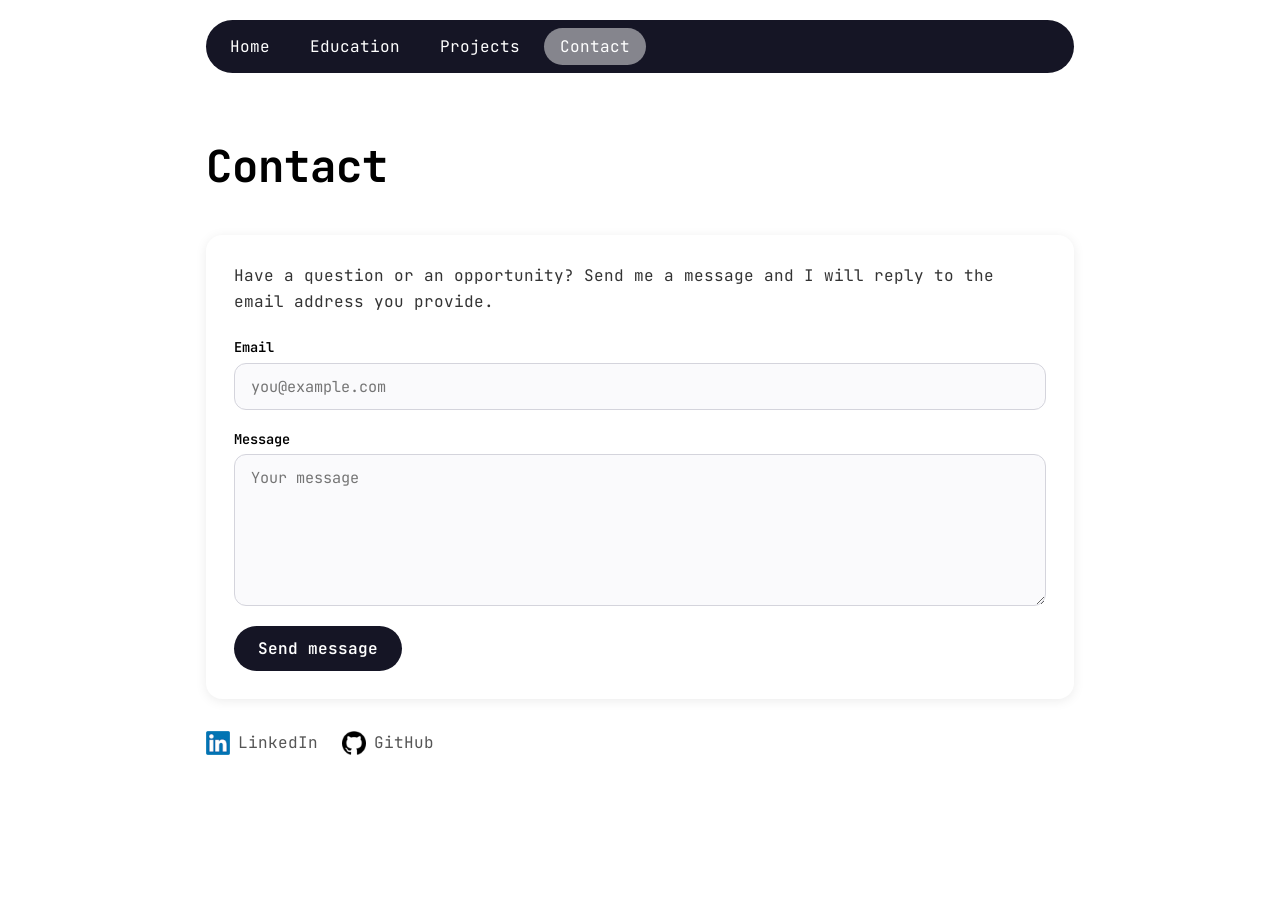
==== html/contact.html @ d84017a7 "Initial Commit" ====
<!DOCTYPE html>
<html lang="en">
    <head>
        <title>Contact - Thomas Kilian</title>
        <meta charset="utf-8">
        <meta name="viewport" content="width=device-width, initial-scale=1">
        <link href="../css/index.css" rel="stylesheet">
        <link href="../css/education.css" rel="stylesheet">
        <link href="../css/contact.css" rel="stylesheet">
        <script src="../js/contact.js" defer></script>

        <link rel="preconnect" href="https://fonts.googleapis.com">
        <link rel="preconnect" href="https://fonts.gstatic.com" crossorigin>
        <link href="https://fonts.googleapis.com/css2?family=JetBrains+Mono:ital,wght@0,100..800;1,100..800&display=swap"
              rel="stylesheet">
    </head>

    <body>
        <div class="hero">
            <div class="container">
                <nav id="header-pill">
                    <a class="option-pill other-pills" href="index.html">Home</a>
                    <a class="option-pill other-pills" href="education.html">Education</a>
                    <a class="option-pill other-pills" href="projects.html">Projects</a>
                    <a class="option-pill" id="main-pill" href="contact.html">Contact</a>
                </nav>
            </div>
        </div>

        <main class="container page">
            <h1 class="page-title">Contact</h1>

            <article class="card">
                <p class="card-text contact-intro">
                    Have a question or an opportunity? Send me a message and I will reply to the
                    email address you provide.
                </p>

                <form class="contact-form" action="https://formspree.io/f/xeagollg" method="POST">
                    <label class="form-field">
                        <span>Email</span>
                        <input type="email" name="email" placeholder="you@example.com" required>
                    </label>

                    <label class="form-field">
                        <span>Message</span>
                        <textarea name="message" rows="6" placeholder="Your message" required></textarea>
                    </label>

                    <button class="btn btn-primary form-submit" type="submit">Send message</button>
                    <p id="form-status" class="form-status" role="status"></p>
                </form>
            </article>

            <div class="contact-links">
                <a href="https://www.linkedin.com/in/thomas-edward-kilian/" target="_blank" rel="noopener">
                    <img class="icons" src="../images/linkedin-icon.png" alt="LinkedIn"> LinkedIn
                </a>
                <a href="https://github.com/ThomasK975" target="_blank" rel="noopener">
                    <img class="icons" src="../images/github-icon.png" alt="GitHub"> GitHub
                </a>
            </div>
        </main>
    </body>
</html>
---- css/index.css ----
html, body {
    margin: 0;
    padding: 0;
    height: 100%;
    font-family: JetBrains Mono, monospace;
}

.hero {
    display: flex;
    flex-direction: column;
    align-items: center;
    text-align: center;
    gap: 1rem;
}

.container {
    width: 100%;
    max-width: 56.25rem;
    margin: 0 auto;
    padding: 0 1rem;
    box-sizing: border-box;
}

#header-pill {
    background-color: #151525;
    margin-top: 1.25rem;
    padding: 0.5rem;
    border-radius: 999px;
    display: flex;
    align-items: center;
    gap: 0.5rem;
    color: white;
}

.option-pill {
    padding: 0.5rem 1rem;
    border-radius: 999px;
    color: inherit;
    text-decoration: none;
}

#main-pill {
    background-color: rgb(255 255 255 / 0.48);
}

#main-pill:hover {
    cursor: pointer;
}

.other-pills:hover {
    background-color: rgb(255 255 255 / 0.09);
    cursor: pointer;
}

#main-block {

}

#self-portrait {
    margin-top: 6rem;
    width: 12rem;
    border-radius: 999px;
    border: 4px solid #2563eb;
}

#name-text {
    font-size: clamp(2.25rem, 7vw, 4rem);
    margin: 1.5rem 0 0.5rem;
    font-weight: 700;
}

#subtitle {
    margin: 0;
    font-size: 1.1rem;
    color: #555;
}

#intro {
    max-width: 36rem;
    margin: 1.5rem auto 0;
    line-height: 1.6;
    color: #333;
}

#hero-buttons {
    display: flex;
    flex-wrap: wrap;
    justify-content: center;
    gap: 1rem;
    margin-top: 2rem;
}

.btn {
    padding: 0.75rem 1.5rem;
    border-radius: 999px;
    text-decoration: none;
    font-weight: 600;
    transition: background-color 0.2s ease, transform 0.2s ease;
}

.btn:hover {
    transform: translateY(-2px);
}

.btn-primary {
    background-color: #151525;
    color: white;
}

.btn-primary:hover {
    background-color: #2a2a40;
}


.highlight {
    color: #3b82f6;
}

#other-links {
    margin-top: 10rem;
    color: #555555;
    gap: 0;
}

#other-links {

}

.icons {
    width: 1.5rem;
    margin: 0;
}

.icons:hover {
    cursor: pointer;
}

.splitters {
    font-size: 2rem;
    font-weight: 100;
    margin-left: -0.8rem;
}

#github-icon {
    margin-left: -0.8rem;
}

#other-links a {
    text-decoration: none;
}
#header-pill {
    flex-wrap: wrap;
    justify-content: center;
}

@media (min-width: 40em) {
    #header-pill {
        justify-content: flex-start;
    }
}

@media (max-width: 40em) {
    #header-pill {
        border-radius: 1.5rem;
    }
}
---- css/education.css ----
.page {
    padding-top: 4rem;
    padding-bottom: 4rem;
}

.page-title {
    font-size: clamp(2rem, 5vw, 2.75rem);
    margin: 0 0 2.5rem;
}

.card {
    padding: 1.75rem;
    margin-bottom: 2rem;
    border-radius: 1rem;
    background: white;
    box-shadow: 0 2px 12px rgb(0 0 0 / 0.08);
}

.card-header {
    display: flex;
    flex-wrap: wrap;
    align-items: center;
    justify-content: space-between;
    gap: 1rem;
}

.card-title {
    margin: 0;
    font-size: 1.5rem;
}

.card-subtitle {
    margin: 0.5rem 0 0;
    font-weight: 600;
}

.card-meta {
    margin: 0.25rem 0 0;
    font-size: 0.9rem;
    color: #555;
}

.card-text {
    margin: 1.25rem 0 0;
    line-height: 1.6;
    color: #333;
}

.card-list {
    margin: 0.5rem 0 0;
    padding-left: 1.25rem;
    line-height: 1.8;
    color: #333;
}

.badge {
    padding: 0.25rem 0.75rem;
    border-radius: 999px;
    font-size: 0.8rem;
    color: #2563eb;
    background: rgb(37 99 235 / 0.1);
}

.award {
    display: flex;
    flex-wrap: wrap;
    align-items: center;
    gap: 0.75rem;
    margin-top: 1.25rem;
    padding: 0.75rem 1rem;
    border-left: 3px solid #2563eb;
    border-radius: 0.5rem;
    background: rgb(37 99 235 / 0.06);
}

.award-label {
    font-size: 0.75rem;
    font-weight: 700;
    text-transform: uppercase;
    letter-spacing: 0.05em;
    color: #2563eb;
}

.modules-heading {
    margin: 1.75rem 0 0;
    font-size: 1.1rem;
}

.modules-year {
    margin: 1rem 0 0.5rem;
    font-size: 0.8rem;
    font-weight: 700;
    text-transform: uppercase;
    letter-spacing: 0.05em;
    color: #555;
}

.module-list {
    display: flex;
    flex-wrap: wrap;
    gap: 0.5rem;
    margin: 0;
    padding: 0;
    list-style: none;
}

.module-list li {
    padding: 0.4rem 0.85rem;
    border-radius: 999px;
    font-size: 0.85rem;
    background: #f1f1f5;
    color: #151525;
}
---- css/contact.css ----
.contact-intro {
    margin-top: 0;
}

.contact-form {
    display: flex;
    flex-direction: column;
    gap: 1.25rem;
    margin-top: 1.5rem;
}

.form-row {
    display: flex;
    flex-wrap: wrap;
    gap: 1.25rem;
}

.form-row .form-field {
    flex: 1 1 14rem;
}

.form-field {
    display: flex;
    flex-direction: column;
    gap: 0.4rem;
    font-size: 0.85rem;
    font-weight: 600;
}

.form-field input,
.form-field textarea {
    padding: 0.75rem 1rem;
    border: 1px solid #d4d4dc;
    border-radius: 0.75rem;
    font: inherit;
    font-weight: 400;
    font-size: 0.95rem;
    background: #fafafc;
    transition: border-color 0.2s ease, box-shadow 0.2s ease;
}

.form-field textarea {
    resize: vertical;
}

.form-field input:focus,
.form-field textarea:focus {
    outline: none;
    border-color: #2563eb;
    box-shadow: 0 0 0 3px rgb(37 99 235 / 0.15);
}

.form-submit {
    align-self: flex-start;
    border: none;
    font: inherit;
    font-weight: 600;
    cursor: pointer;
}

.contact-links {
    display: flex;
    flex-wrap: wrap;
    gap: 1.5rem;
}

.contact-links a {
    display: flex;
    align-items: center;
    gap: 0.5rem;
    color: #555;
    text-decoration: none;
}

.contact-links a:hover {
    color: #151525;
}

.form-status {
    margin: 0;
    font-size: 0.9rem;
    color: #555;
}

.form-status:empty {
    display: none;
}

.form-status.success {
    color: #15803d;
}

.form-status.error {
    color: #b91c1c;
}

.form-submit:disabled {
    opacity: 0.6;
    cursor: not-allowed;
}
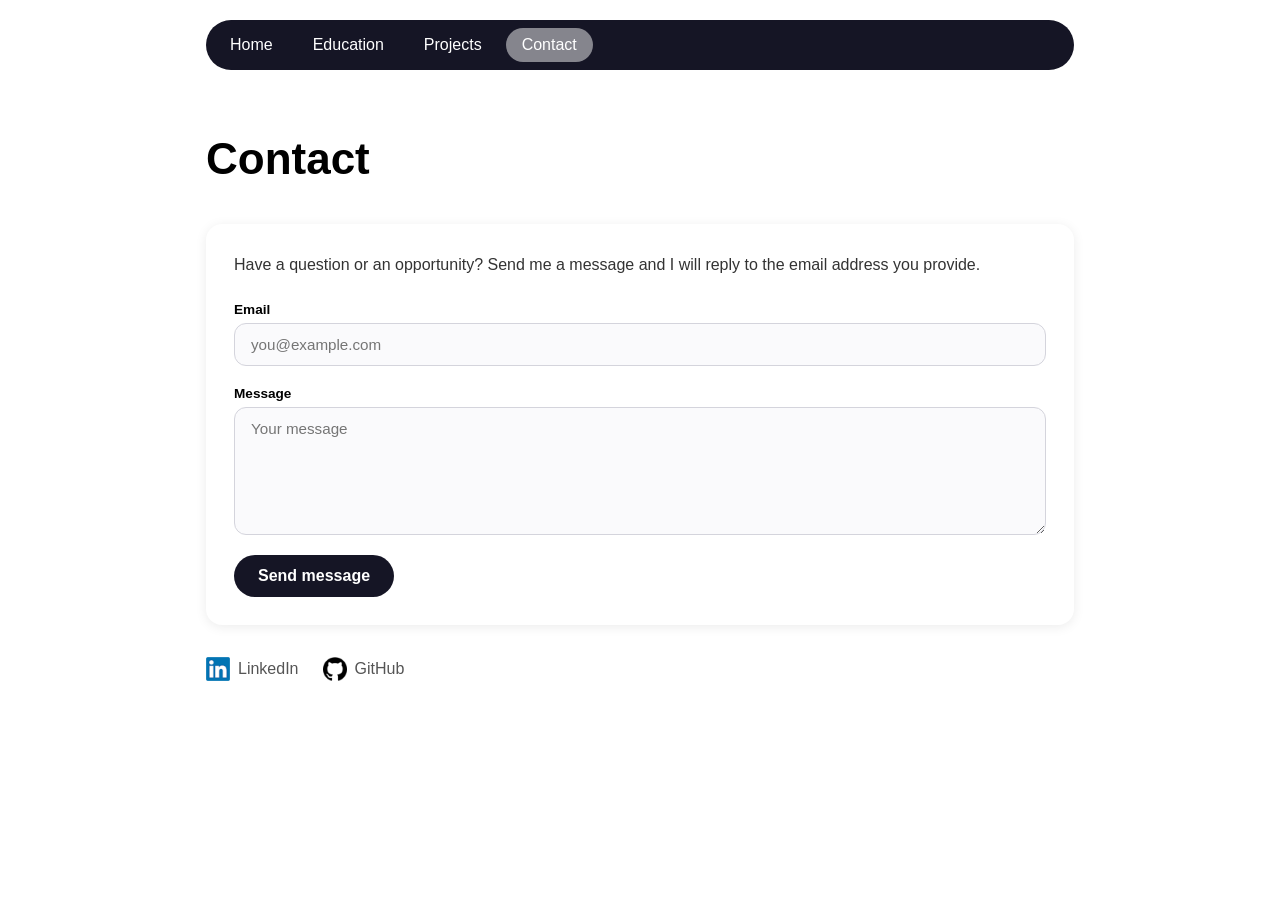
==== commit abb486d4: "Changed the font for the whole website to TeX Gyre Heros in order for the website to be easier to re" ====
--- a/html/contact.html
+++ b/html/contact.html
@@ -8,11 +8,6 @@
         <link href="../css/education.css" rel="stylesheet">
         <link href="../css/contact.css" rel="stylesheet">
         <script src="../js/contact.js" defer></script>
-
-        <link rel="preconnect" href="https://fonts.googleapis.com">
-        <link rel="preconnect" href="https://fonts.gstatic.com" crossorigin>
-        <link href="https://fonts.googleapis.com/css2?family=JetBrains+Mono:ital,wght@0,100..800;1,100..800&display=swap"
-              rel="stylesheet">
     </head>
 
     <body>
--- a/css/index.css
+++ b/css/index.css
@@ -1,8 +1,33 @@
+/* TeX Gyre Heros: free Helvetica-style font (GUST Font License, see fonts/) */
+@font-face {
+    font-family: "TeX Gyre Heros";
+    src: url("../fonts/texgyreheros-regular.woff2") format("woff2");
+    font-weight: 400;
+    font-style: normal;
+    font-display: swap;
+}
+
+@font-face {
+    font-family: "TeX Gyre Heros";
+    src: url("../fonts/texgyreheros-bold.woff2") format("woff2");
+    font-weight: 600 700;
+    font-style: normal;
+    font-display: swap;
+}
+
+@font-face {
+    font-family: "TeX Gyre Heros";
+    src: url("../fonts/texgyreheros-italic.woff2") format("woff2");
+    font-weight: 400;
+    font-style: italic;
+    font-display: swap;
+}
+
 html, body {
     margin: 0;
     padding: 0;
     height: 100%;
-    font-family: JetBrains Mono, monospace;
+    font-family: "TeX Gyre Heros", "Helvetica Neue", Helvetica, Arial, sans-serif;
 }
 
 .hero {
@@ -117,9 +142,12 @@
 }
 
 #other-links {
-    margin-top: 10rem;
+    margin-top: 15rem;
     color: #555555;
-    gap: 0;
+    display: flex;
+    justify-content: center;
+    align-items: center;
+    gap: 0.5rem;
 }
 
 #other-links {
@@ -138,11 +166,13 @@
 .splitters {
     font-size: 2rem;
     font-weight: 100;
-    margin-left: -0.8rem;
+    line-height: 1;
+    position: relative;
+    top: -0.2em;
 }
 
 #github-icon {
-    margin-left: -0.8rem;
+    margin-left: 0;
 }
 
 #other-links a {
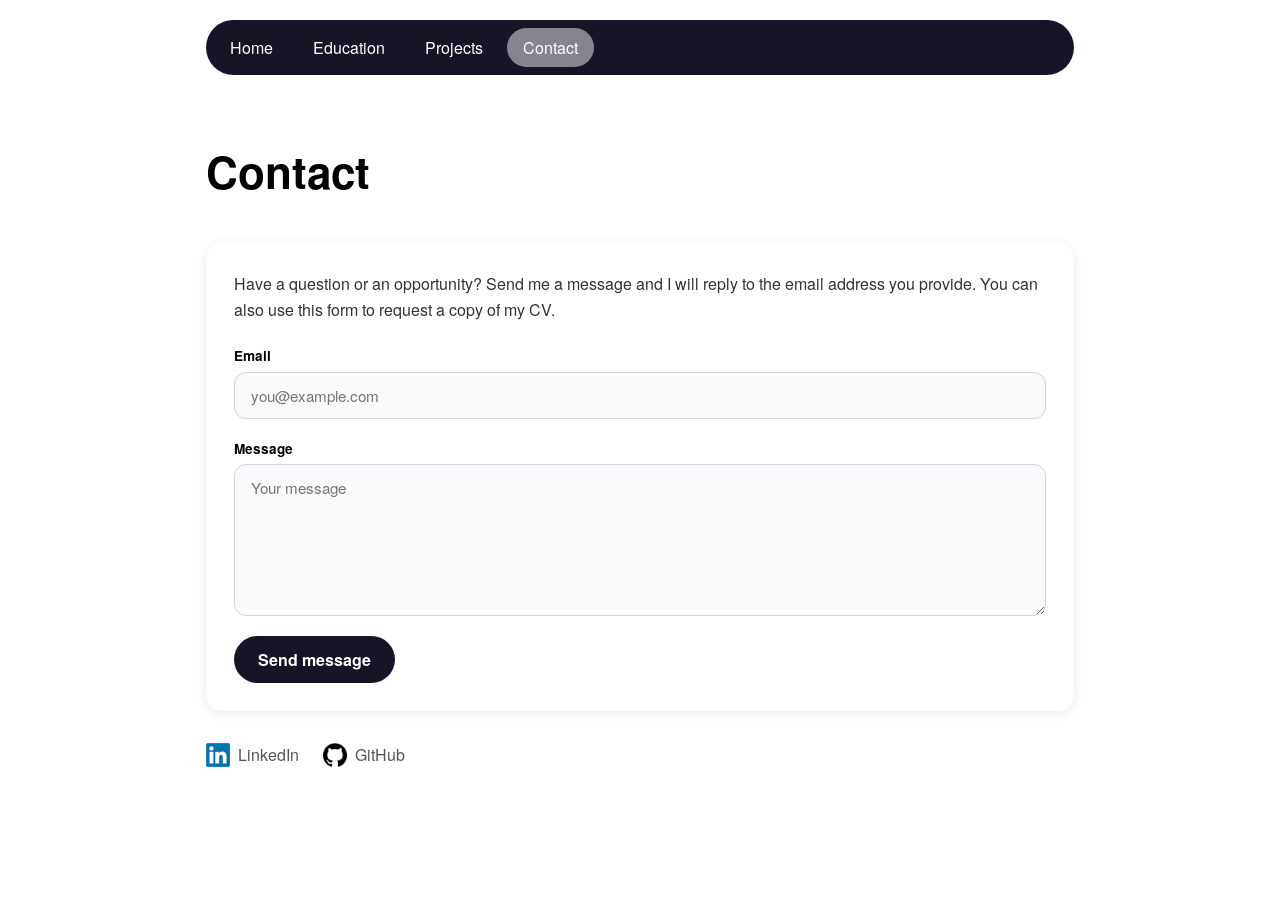
==== commit 5f6aeafc: "Made it clear that the contact webpage can be used to request my CV" ====
--- a/html/contact.html
+++ b/html/contact.html
@@ -28,7 +28,7 @@
             <article class="card">
                 <p class="card-text contact-intro">
                     Have a question or an opportunity? Send me a message and I will reply to the
-                    email address you provide.
+                    email address you provide. You can also use this form to request a copy of my CV.
                 </p>
 
                 <form class="contact-form" action="https://formspree.io/f/xeagollg" method="POST">
